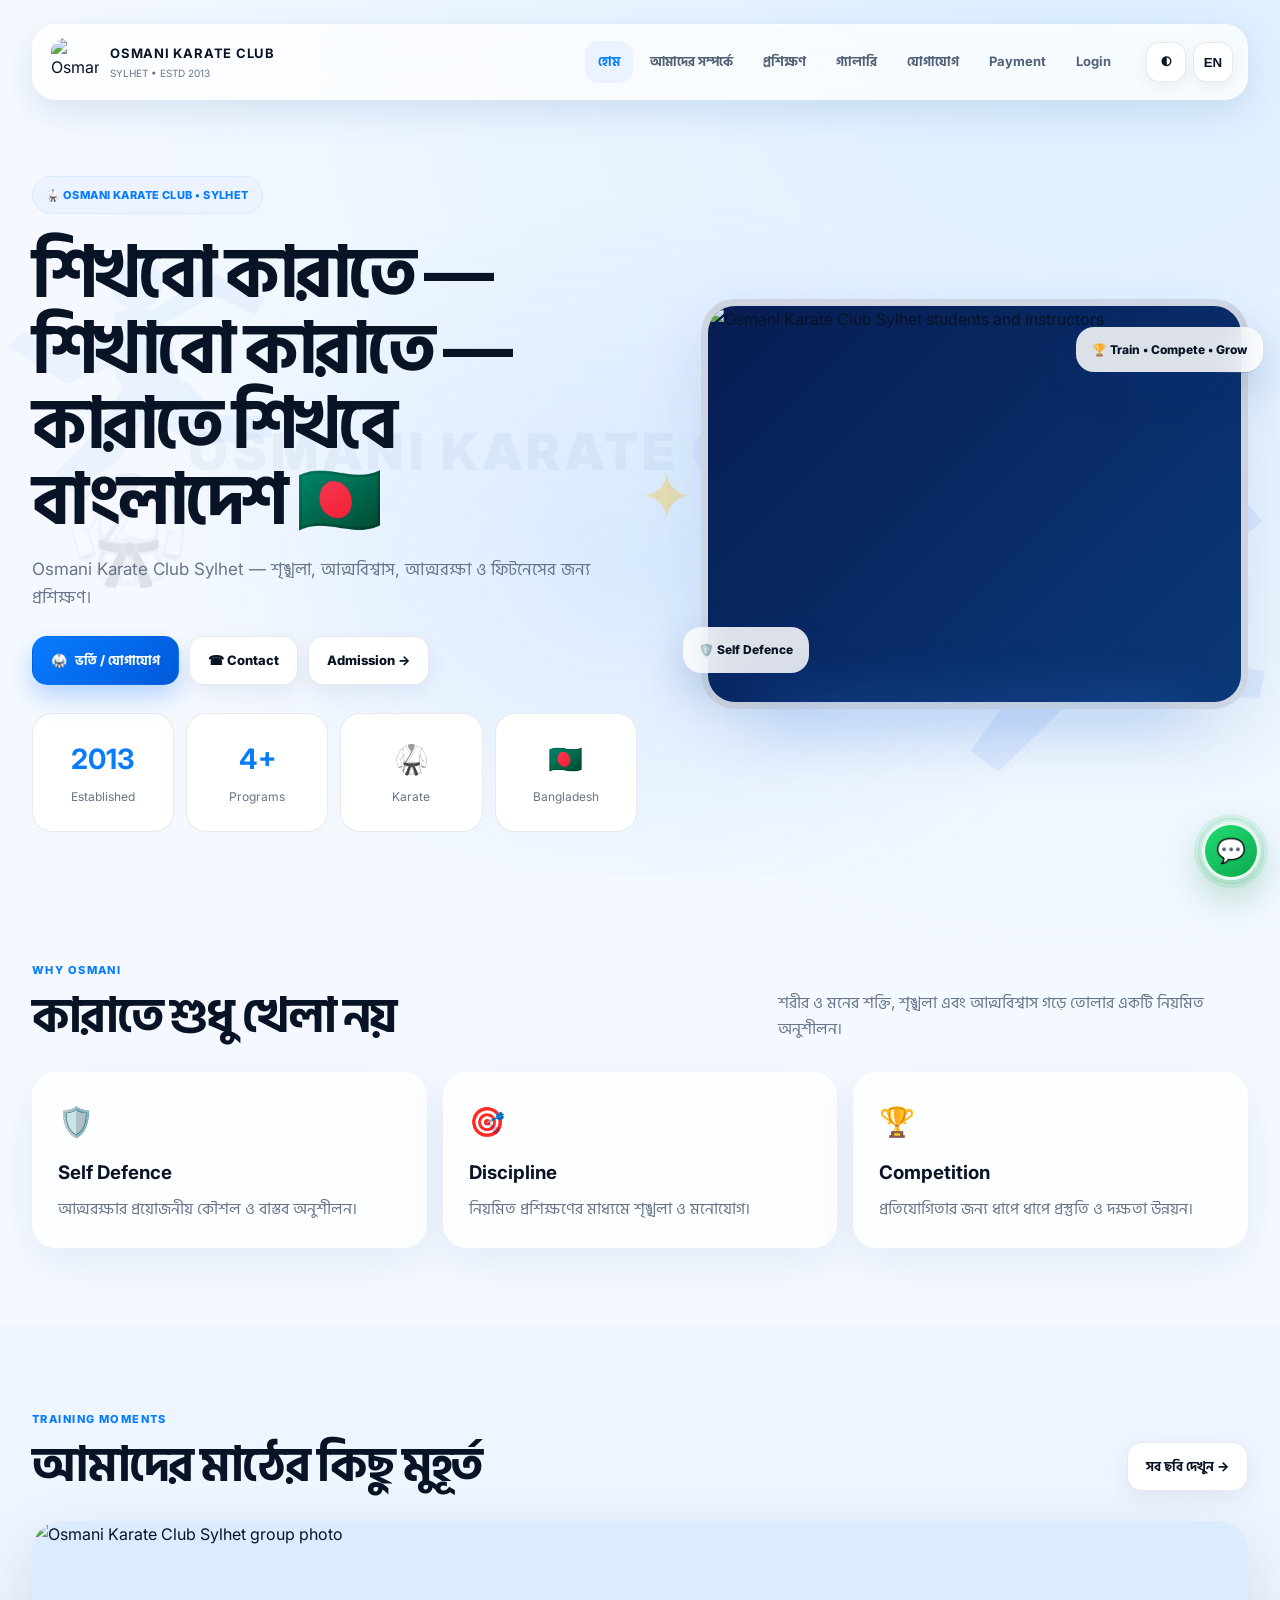
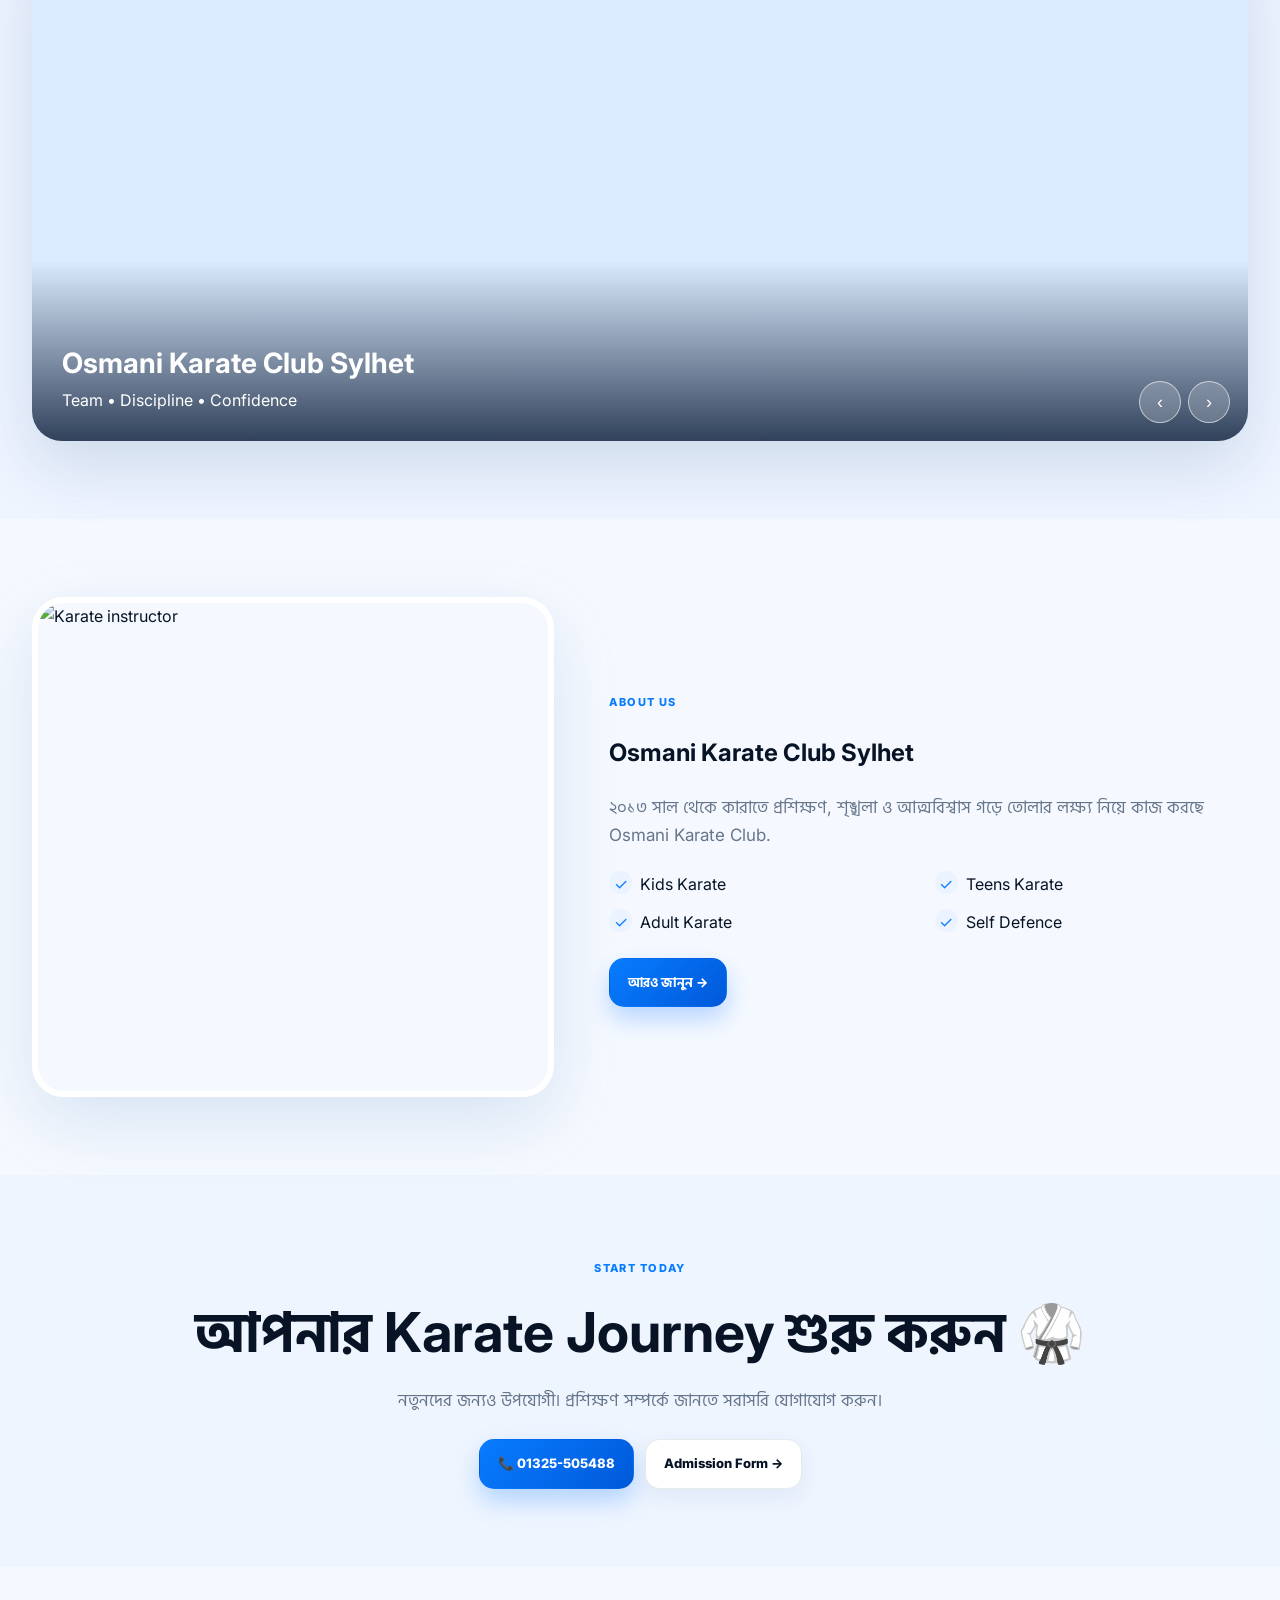
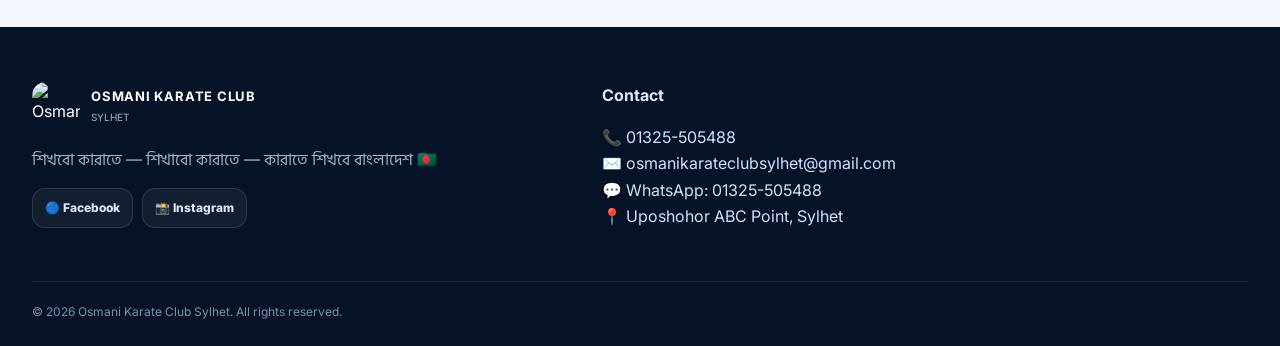
==== index.html @ 6cac27b7 "Add files via upload" ====
<!doctype html><html lang="bn"><head><meta charset="utf-8"><meta name="viewport" content="width=device-width,initial-scale=1"><meta name="theme-color" content="#087cff"><title>Osmani Karate Club Sylhet | Karate Training & Self Defence</title><link rel="stylesheet" href="style.css"><meta name="description" content="Official website of Osmani Karate Club Sylhet. Karate training, self defence, fitness, competitions, events, gallery, admission and contact information in Sylhet, Bangladesh."><meta name="keywords" content="Osmani Karate Club Sylhet, karate club Sylhet, karate training Sylhet, karate classes Sylhet, self defence Sylhet, martial arts Sylhet, karate Bangladesh, kids karate Sylhet, adult karate Sylhet"><meta name="robots" content="index, follow, max-image-preview:large"><meta name="author" content="Osmani Karate Club Sylhet"><meta property="og:type" content="website"><meta property="og:site_name" content="Osmani Karate Club Sylhet"><meta property="og:title" content="Osmani Karate Club Sylhet | Karate Training & Self Defence"><meta property="og:description" content="Official website of Osmani Karate Club Sylhet. Karate training, self defence, fitness, competitions, events, gallery, admission and contact information in Sylhet, Bangladesh."><meta property="og:url" content="https://osmanikarateclub.vercel.app/"><meta property="og:image" content="https://osmanikarateclub.vercel.app/images/logo.png"><meta name="twitter:card" content="summary_large_image"><meta name="twitter:title" content="Osmani Karate Club Sylhet | Karate Training & Self Defence"><meta name="twitter:description" content="Official website of Osmani Karate Club Sylhet. Karate training, self defence, fitness, competitions, events, gallery, admission and contact information in Sylhet, Bangladesh."><link rel="canonical" href="https://osmanikarateclub.vercel.app/"><script type="application/ld+json">{"@context":"https://schema.org","@type":"SportsActivityLocation","name":"Osmani Karate Club Sylhet","description":"Official website of Osmani Karate Club Sylhet. Karate training, self defence, fitness, competitions, events, gallery, admission and contact information in Sylhet, Bangladesh.","url":"https://osmanikarateclub.vercel.app/","telephone":"+8801407054906","image":"https://osmanikarateclub.vercel.app/images/logo.png","address":{"@type":"PostalAddress","streetAddress":"Uposhohor ABC Point, House No. 23, 2nd Floor, Opposite Building from Fulcoli","addressLocality":"Sylhet","addressCountry":"BD"},"sameAs":["https://www.facebook.com/p/Osmani-Karate-Club-Sylhet-61551692627873/","https://www.instagram.com/okc.sylhet/"]}</script></head><body>
<div class="nav-wrap"><div class="container nav"><a class="brand" href="index.html"><img src="images/logo.png" alt="Osmani Karate Club logo"><span><b>OSMANI KARATE CLUB</b><small>SYLHET • ESTD 2013</small></span></a><nav><a class="active" href="index.html" data-key="home">হোম</a><a href="about.html" data-key="about">আমাদের সম্পর্কে</a><a href="training.html" data-key="training">প্রশিক্ষণ</a><a href="gallery.html" data-key="gallery">গ্যালারি</a><a href="contact.html" data-key="contact">যোগাযোগ</a><a href="payment.html">Payment</a><a href="portal.html">Login</a></nav><div class="actions"><button class="pill" id="theme">◐</button><button class="pill" id="lang">EN</button><button class="pill mobile-menu">☰</button></div></div></div>
<main><section class="hero"><div class="karate-bg-animation" aria-hidden="true"><span class="fighter fighter-left">🥋</span><span class="fight-flash">✦</span><span class="fighter fighter-right">🥋</span><span class="club-watermark">OSMANI KARATE CLUB SYLHET</span></div><div class="container hero-grid"><div class="reveal"><span class="badge">🥋 OSMANI KARATE CLUB • SYLHET</span><h1 data-key="title" data-cms-key="home_banner.title">শিখবো কারাতে — শিখাবো কারাতে — কারাতে শিখবে বাংলাদেশ 🇧🇩</h1><p class="lead" data-key="desc" data-cms-key="home_banner.subtitle">Osmani Karate Club Sylhet — শৃঙ্খলা, আত্মবিশ্বাস, আত্মরক্ষা ও ফিটনেসের জন্য প্রশিক্ষণ।</p><div class="cta hero-actions"><a class="btn primary shine" href="contact.html">🥋 <span data-key="join">Join Now</span></a><a class="btn" href="contact.html">☎ Contact</a><a class="btn admission-btn" href="contact.html">Admission →</a></div><div class="stats"><div class="stat"><strong>2013</strong><span>Established</span></div><div class="stat"><strong>4+</strong><span>Programs</span></div><div class="stat"><strong>🥋</strong><span>Karate</span></div><div class="stat"><strong>🇧🇩</strong><span>Bangladesh</span></div></div></div><div class="hero-img reveal"><img src="images/home-club-group.jpg" alt="Osmani Karate Club Sylhet students and instructors"><div class="floating float-a">🛡️ Self Defence</div><div class="floating float-b">🏆 Train • Compete • Grow</div></div></div></section>

<section class="section"><div class="container"><div class="section-head reveal"><div><div class="eyebrow">WHY OSMANI</div><h2>কারাতে শুধু খেলা নয়</h2></div><p>শরীর ও মনের শক্তি, শৃঙ্খলা এবং আত্মবিশ্বাস গড়ে তোলার একটি নিয়মিত অনুশীলন।</p></div><div class="cards"><div class="card reveal"><div class="icon">🛡️</div><h3>Self Defence</h3><p>আত্মরক্ষার প্রয়োজনীয় কৌশল ও বাস্তব অনুশীলন।</p></div><div class="card reveal"><div class="icon">🎯</div><h3>Discipline</h3><p>নিয়মিত প্রশিক্ষণের মাধ্যমে শৃঙ্খলা ও মনোযোগ।</p></div><div class="card reveal"><div class="icon">🏆</div><h3>Competition</h3><p>প্রতিযোগিতার জন্য ধাপে ধাপে প্রস্তুতি ও দক্ষতা উন্নয়ন।</p></div></div></div></section>
<section class="section alt"><div class="container"><div class="section-head"><div><div class="eyebrow">TRAINING MOMENTS</div><h2>আমাদের মাঠের কিছু মুহূর্ত</h2></div><a class="btn" href="gallery.html">সব ছবি দেখুন →</a></div><div class="slider"><div class="slides"><div class="slide"><img src="images/home-club-group.jpg" alt="Osmani Karate Club Sylhet group photo"><div class="slide-overlay"><h2>Osmani Karate Club Sylhet</h2><span>Team • Discipline • Confidence</span></div></div><div class="slide"><img src="images/group-2.png" alt="Karate group"><div class="slide-overlay"><h2>একসাথে অনুশীলন, একসাথে এগিয়ে যাওয়া</h2><span>Team • Discipline • Confidence</span></div></div><div class="slide"><img src="images/champions.png" alt="Champions"><div class="slide-overlay"><h2>পরিশ্রম থেকে অর্জন</h2><span>Train with purpose</span></div></div><div class="slide"><img src="images/event.png" alt="Karate event"><div class="slide-overlay"><h2>শেখা, অংশগ্রহণ ও অভিজ্ঞতা</h2><span>Events &amp; Competition</span></div></div></div><div class="slider-controls"><button class="prev">‹</button><button class="next">›</button></div></div></div></section>
<section class="section"><div class="container about-grid"><img class="portrait reveal" src="images/instructor-profile.png" alt="Karate instructor"><div class="reveal"><div class="eyebrow">ABOUT US</div><h2>Osmani Karate Club Sylhet</h2><p class="lead">২০১৩ সাল থেকে কারাতে প্রশিক্ষণ, শৃঙ্খলা ও আত্মবিশ্বাস গড়ে তোলার লক্ষ্য নিয়ে কাজ করছে Osmani Karate Club.</p><div class="check"><div><span>✓</span>Kids Karate</div><div><span>✓</span>Teens Karate</div><div><span>✓</span>Adult Karate</div><div><span>✓</span>Self Defence</div></div><a class="btn primary" href="about.html">আরও জানুন →</a></div></div></section>
<section class="section alt"><div class="container" style="text-align:center"><div class="eyebrow">START TODAY</div><h2 style="font-size:clamp(32px,5vw,55px);margin:8px 0">আপনার Karate Journey শুরু করুন 🥋</h2><p class="lead" style="margin:auto">নতুনদের জন্যও উপযোগী। প্রশিক্ষণ সম্পর্কে জানতে সরাসরি যোগাযোগ করুন।</p><div class="cta" style="justify-content:center"><a class="btn primary" href="tel:01325505488">📞 01325-505488</a><a class="btn" href="contact.html">Admission Form →</a></div></div></section></main>
<footer class="footer"><div class="container footer-grid"><div><div class="brand"><img src="images/logo.png" alt="Osmani Karate Club logo"><span><b>OSMANI KARATE CLUB</b><small>SYLHET</small></span></div><p>শিখবো কারাতে — শিখাবো কারাতে — কারাতে শিখবে বাংলাদেশ 🇧🇩</p><div class="social-row"><a class="social" href="https://www.facebook.com/p/Osmani-Karate-Club-Sylhet-61551692627873/" target="_blank" rel="noopener">🔵 Facebook</a><a class="social" href="https://www.instagram.com/okc.sylhet/" target="_blank" rel="noopener">📸 Instagram</a></div></div><div><b>Contact</b><p>📞 <a href="tel:01325505488">01325-505488</a><br>✉️ <a href="mailto:osmanikarateclubsylhet@gmail.com">osmanikarateclubsylhet@gmail.com</a><br>💬 <a href="https://wa.me/8801325505488?text=Assalamu%20Alaikum%2C%20Osmani%20Karate%20Club%20Sylhet." target="_blank" rel="noopener">WhatsApp: 01325-505488</a><br>📍 <a href="https://www.bing.com/maps/default.aspx?v=2&pc=FACEBK&mid=8100&where1=Uposhohor%20ABC%20point%20%2C%20House%20no.%2023%20%2C%202nd%20Floor.%20%20Opposite%20Building%20from%20Fulcoli%20%2C%20Sylhet%2C%20Bangladesh&FORM=FBKPL1&mkt=en-US" target="_blank" rel="noopener">Uposhohor ABC Point, Sylhet</a></p></div></div><div class="container copyright">© 2026 Osmani Karate Club Sylhet. All rights reserved.</div></footer><a class="floating-whatsapp" href="https://wa.me/8801325505488?text=Assalamu%20Alaikum%2C%20Osmani%20Karate%20Club%20Sylhet." target="_blank" rel="noopener" aria-label="Chat on WhatsApp">💬<span>WhatsApp</span></a><script src="script.js"></script><script src="assets/supabase-config.js"></script><script type="module" src="assets/cms.js"></script></body></html>
---- style.css ----
@import url('https://fonts.googleapis.com/css2?family=Hind+Siliguri:wght@400;500;600;700&family=Inter:wght@400;500;600;700;800&display=swap');
:root{--blue:#087cff;--blue2:#0059d9;--ink:#081425;--muted:#66758a;--bg:#f5f9ff;--card:rgba(255,255,255,.78);--line:rgba(8,20,37,.09);--shadow:0 24px 70px rgba(8,76,160,.12);--radius:28px}*{box-sizing:border-box}html{scroll-behavior:smooth}body{margin:0;font-family:Inter,'Hind Siliguri',sans-serif;color:var(--ink);background:radial-gradient(circle at 85% 0,#dceeff 0,transparent 28%),var(--bg);line-height:1.65}body:before{content:"";position:fixed;inset:0;pointer-events:none;background:linear-gradient(120deg,rgba(255,255,255,.55),transparent 45%);z-index:-1}.bn{font-family:'Hind Siliguri',sans-serif}.container{width:min(1160px,calc(100% - 36px));margin:auto}.nav-wrap{position:sticky;top:12px;z-index:50;padding-top:12px}.nav{height:76px;display:flex;align-items:center;gap:22px;padding:10px 14px 10px 18px;border:1px solid rgba(255,255,255,.85);background:rgba(255,255,255,.72);backdrop-filter:blur(22px);-webkit-backdrop-filter:blur(22px);box-shadow:0 12px 35px rgba(0,72,150,.12);border-radius:24px}.brand{display:flex;align-items:center;gap:11px;text-decoration:none;color:var(--ink);min-width:max-content}.brand img{width:48px;height:48px;object-fit:contain;border-radius:14px}.brand b{display:block;font-size:13px;letter-spacing:.06em}.brand small{display:block;color:var(--muted);font-size:10px;margin-top:1px}nav{display:flex;align-items:center;gap:4px;margin-left:auto}nav a{color:#526176;text-decoration:none;padding:10px 13px;border-radius:14px;font-size:13px;font-weight:700;transition:.25s}nav a:hover,nav a.active{color:var(--blue);background:#eaf3ff}.actions{display:flex;gap:7px}.pill{border:1px solid var(--line);background:#fff;color:var(--ink);width:40px;height:40px;border-radius:13px;cursor:pointer;font-weight:800;box-shadow:0 5px 15px rgba(0,0,0,.05)}.mobile-menu{display:none}.hero{padding:74px 0 45px}.hero-grid{display:grid;grid-template-columns:1.05fr .95fr;align-items:center;gap:52px}.badge,.eyebrow{display:inline-flex;align-items:center;gap:8px;color:var(--blue);font-weight:800;font-size:11px;letter-spacing:.13em}.badge{padding:9px 13px;border-radius:999px;background:#eaf3ff;border:1px solid #d5e9ff;letter-spacing:.04em}.hero h1{font-size:clamp(40px,6vw,70px);line-height:1.08;letter-spacing:-.055em;margin:20px 0 18px;max-width:720px}.lead{font-size:17px;color:var(--muted);max-width:650px}.cta{display:flex;gap:11px;flex-wrap:wrap;margin-top:25px}.btn{display:inline-flex;align-items:center;justify-content:center;gap:8px;padding:13px 18px;border-radius:15px;border:1px solid var(--line);background:#fff;color:var(--ink);text-decoration:none;font-weight:800;font-size:13px;box-shadow:0 8px 22px rgba(0,50,120,.07);transition:.25s}.btn:hover{transform:translateY(-3px);box-shadow:0 14px 30px rgba(0,90,220,.14)}.btn.primary{background:linear-gradient(135deg,var(--blue),var(--blue2));color:#fff;border-color:transparent;box-shadow:0 12px 25px rgba(0,106,255,.25)}.hero-img{position:relative}.hero-img:after{content:"";position:absolute;inset:auto 12% -12px 12%;height:25px;background:#3b8cff;filter:blur(25px);opacity:.25}.hero-img img{width:100%;height:510px;object-fit:cover;border-radius:34px;box-shadow:var(--shadow);border:7px solid rgba(255,255,255,.8);display:block}.floating{position:absolute;background:rgba(255,255,255,.86);backdrop-filter:blur(16px);padding:13px 16px;border-radius:18px;box-shadow:0 15px 40px rgba(0,50,130,.16);font-size:12px;font-weight:800}.float-a{left:-18px;bottom:36px}.float-b{right:-15px;top:28px}.section{padding:78px 0}.section.alt{background:rgba(232,243,255,.55)}.section-head{display:flex;justify-content:space-between;gap:25px;align-items:end;margin-bottom:30px}.section-head h2,.page-hero h1{margin:7px 0 0;font-size:clamp(30px,4vw,48px);line-height:1.12;letter-spacing:-.04em}.section-head>p{max-width:470px;color:var(--muted);margin:0}.cards{display:grid;grid-template-columns:repeat(3,1fr);gap:16px}.card{background:var(--card);border:1px solid rgba(255,255,255,.9);box-shadow:0 16px 45px rgba(15,75,145,.08);border-radius:24px;padding:25px;transition:.3s;backdrop-filter:blur(16px)}.card:hover{transform:translateY(-6px);box-shadow:0 22px 55px rgba(15,75,145,.14)}.icon{font-size:29px;margin-bottom:12px}.card h3{margin:0 0 7px}.card p{color:var(--muted);margin:0}.about-grid{display:grid;grid-template-columns:.9fr 1.1fr;gap:55px;align-items:center}.portrait{width:100%;height:500px;object-fit:cover;border-radius:32px;box-shadow:var(--shadow);border:6px solid #fff}.check{display:grid;grid-template-columns:1fr 1fr;gap:12px;margin:22px 0}.check span{display:inline-grid;place-items:center;width:23px;height:23px;border-radius:50%;background:#eaf3ff;color:var(--blue);margin-right:8px}.stats{display:grid;grid-template-columns:repeat(4,1fr);gap:12px;margin-top:28px}.stat{padding:22px;border-radius:20px;background:#fff;border:1px solid var(--line);text-align:center}.stat strong{display:block;font-size:28px;color:var(--blue)}.stat span{font-size:12px;color:var(--muted)}.page-hero{padding:70px 0 50px;text-align:center}.page-hero p{color:var(--muted);max-width:700px;margin:14px auto 0}.gallery-grid{display:grid;grid-template-columns:repeat(3,1fr);gap:14px}.gallery-item{position:relative;overflow:hidden;border-radius:23px;cursor:pointer;background:#dcecff;aspect-ratio:1/1.05}.gallery-item.wide{grid-column:span 2}.gallery-item img{width:100%;height:100%;object-fit:cover;display:block;transition:.5s}.gallery-item:hover img{transform:scale(1.07)}.gallery-caption{position:absolute;left:12px;right:12px;bottom:12px;background:rgba(255,255,255,.82);backdrop-filter:blur(14px);padding:10px 13px;border-radius:15px;font-weight:800;font-size:12px}.slider{position:relative;overflow:hidden;border-radius:30px;box-shadow:var(--shadow);background:#dcecff}.slides{display:flex;transition:transform .55s cubic-bezier(.2,.8,.2,1)}.slide{min-width:100%;height:520px;position:relative}.slide img{width:100%;height:100%;object-fit:cover}.slide-overlay{position:absolute;inset:auto 0 0;padding:80px 30px 28px;background:linear-gradient(transparent,rgba(0,17,45,.78));color:#fff}.slide-overlay h2{margin:0;font-size:28px}.slider-controls{position:absolute;right:18px;bottom:18px;display:flex;gap:7px}.slider-controls button{width:42px;height:42px;border-radius:50%;border:1px solid rgba(255,255,255,.6);background:rgba(255,255,255,.2);color:#fff;backdrop-filter:blur(10px);cursor:pointer;font-size:18px}.form-wrap{display:grid;grid-template-columns:.75fr 1.25fr;gap:20px}.contact-card{background:linear-gradient(145deg,#07182f,#0a5ed7);color:#fff;border-radius:30px;padding:32px;box-shadow:0 25px 65px rgba(0,70,160,.25)}.contact-card p{color:#cfe1ff}.contact-item{display:flex;gap:12px;align-items:center;padding:13px 0;border-bottom:1px solid rgba(255,255,255,.12)}.contact-item:last-child{border-bottom:0}.contact-item span{display:block;color:#b7d2fa;font-size:12px}.form-card{background:#fff;border:1px solid var(--line);border-radius:30px;padding:30px;box-shadow:var(--shadow)}.form-grid{display:grid;grid-template-columns:1fr 1fr;gap:15px}.field{display:flex;flex-direction:column;gap:7px}.field.full{grid-column:1/-1}.field label{font-size:12px;font-weight:800;color:#536174}.field input,.field select,.field textarea{font:inherit;border:1px solid #dfe7f2;background:#f8fbff;padding:13px 14px;border-radius:14px;outline:none;transition:.2s}.field textarea{min-height:120px;resize:vertical}.field input:focus,.field select:focus,.field textarea:focus{border-color:#75b0ff;box-shadow:0 0 0 4px #eaf3ff}.notice{display:none;margin-top:15px;padding:12px 14px;border-radius:13px;background:#eaf8ef;color:#16733c;font-weight:700}.footer{margin-top:60px;padding:55px 0 25px;background:#061326;color:#dce8f8}.footer-grid{display:grid;grid-template-columns:1.4fr .8fr .8fr;gap:35px}.footer .brand{color:#fff}.footer .brand small,.footer p{color:#9fb3cd}.footer a{color:#cfe1ff;text-decoration:none}.copyright{border-top:1px solid rgba(255,255,255,.09);margin-top:35px;padding-top:20px;color:#7890ad;font-size:12px}.dark{--ink:#f4f8ff;--muted:#a6b5c9;--bg:#07111f;--card:rgba(12,27,46,.82);--line:rgba(255,255,255,.1)}.dark body{background:radial-gradient(circle at 85% 0,#0a315f 0,transparent 28%),#07111f}.dark .nav{background:rgba(10,24,42,.76);border-color:rgba(255,255,255,.08)}.dark nav a{color:#b8c7da}.dark nav a:hover,.dark nav a.active{background:#102b4e;color:#69adff}.dark .pill,.dark .btn,.dark .form-card,.dark .stat{background:#0c1b2e;color:#f4f8ff}.dark .field input,.dark .field select,.dark .field textarea{background:#081625;color:#fff;border-color:#20344d}.dark .section.alt{background:rgba(8,28,52,.65)}.dark .badge{background:#0e2948;border-color:#19436e}.reveal{opacity:0;transform:translateY(20px);transition:.7s}.reveal.show{opacity:1;transform:none}@media(max-width:900px){nav{position:absolute;top:82px;left:0;right:0;display:none;flex-direction:column;align-items:stretch;padding:12px;background:rgba(255,255,255,.94);backdrop-filter:blur(20px);border-radius:20px;box-shadow:0 20px 50px rgba(0,50,120,.15)}nav.open{display:flex}.nav{position:relative}.mobile-menu{display:block}.hero-grid,.about-grid,.form-wrap{grid-template-columns:1fr}.hero{padding-top:48px}.hero-img img{height:390px}.cards{grid-template-columns:1fr 1fr}.gallery-grid{grid-template-columns:1fr 1fr}.gallery-item.wide{grid-column:span 2}.stats{grid-template-columns:1fr 1fr}.footer-grid{grid-template-columns:1fr 1fr}.float-a{left:10px}.float-b{right:10px}}@media(max-width:620px){.container{width:min(100% - 24px,1160px)}.brand b{font-size:11px}.brand small{font-size:9px}.nav{height:68px;border-radius:20px}.brand img{width:42px;height:42px}.actions{margin-left:auto}.hero h1{font-size:40px}.hero-img img{height:300px;border-radius:25px}.section{padding:55px 0}.section-head{display:block}.section-head>p{margin-top:10px}.cards,.gallery-grid{grid-template-columns:1fr}.gallery-item.wide{grid-column:span 1}.slide{height:330px}.form-grid{grid-template-columns:1fr}.field.full{grid-column:auto}.stats{grid-template-columns:1fr 1fr}.footer-grid{grid-template-columns:1fr}.portrait{height:360px}.check{grid-template-columns:1fr}.float-a,.float-b{font-size:10px}.page-hero{padding:45px 0 35px}}
.social-row{display:flex;gap:9px;flex-wrap:wrap;margin-top:16px}.social{display:inline-flex;align-items:center;gap:7px;padding:9px 12px;border:1px solid rgba(255,255,255,.12);border-radius:13px;background:rgba(255,255,255,.05);color:#dce8f8!important;font-size:12px;font-weight:800}.floating-whatsapp{position:fixed;right:22px;bottom:22px;z-index:80;display:flex;align-items:center;gap:8px;padding:13px 16px;border-radius:999px;background:#19b95a;color:#fff;text-decoration:none;font-weight:800;font-size:13px;box-shadow:0 16px 38px rgba(0,100,55,.25);border:2px solid rgba(255,255,255,.8)}.floating-whatsapp:hover{transform:translateY(-3px)}.contact-socials{display:flex;flex-wrap:wrap;gap:9px;margin:18px 0 22px}.contact-socials a{padding:11px 13px;border-radius:14px;background:#f5f9ff;border:1px solid #e0e9f5;text-decoration:none;color:#19304d;font-weight:800;font-size:12px}.payment-wrap{display:grid;grid-template-columns:1.1fr .9fr;gap:20px;align-items:stretch}.payment-card{padding:38px;border-radius:32px;background:linear-gradient(145deg,#07182f,#087cff);color:#fff;box-shadow:0 28px 75px rgba(0,70,160,.25)}.payment-icon{font-size:44px}.payment-number{margin:24px 0;padding:20px;border-radius:22px;background:rgba(255,255,255,.12);border:1px solid rgba(255,255,255,.2)}.payment-number span{display:block;color:#cfe1ff;font-size:12px}.payment-number strong{display:block;font-size:30px;letter-spacing:.04em}.payment-steps{display:grid;gap:10px}.payment-steps div{display:flex;gap:12px;align-items:center}.payment-steps b{display:grid;place-items:center;width:34px;height:34px;border-radius:50%;background:rgba(255,255,255,.16)}.payment-side{display:grid;gap:14px}.glass-note{padding:25px;border-radius:25px;background:rgba(255,255,255,.8);border:1px solid rgba(255,255,255,.9);box-shadow:0 16px 45px rgba(15,75,145,.08)}.note-icon{font-size:28px}.glass-note h3{margin:8px 0 5px}.glass-note p{color:var(--muted)}@media(max-width:900px){.payment-wrap{grid-template-columns:1fr}}@media(max-width:620px){.floating-whatsapp{right:12px;bottom:12px}.floating-whatsapp span{display:none}.payment-card{padding:26px}.payment-number strong{font-size:23px}}

/* Premium iOS contact + WhatsApp layer */
.contact-premium{position:relative;overflow:hidden}.contact-premium:before,.contact-premium:after{content:"";position:absolute;border-radius:50%;filter:blur(2px);pointer-events:none}.contact-premium:before{width:380px;height:380px;right:-160px;top:30px;background:radial-gradient(circle,rgba(40,145,255,.16),transparent 68%)}.contact-premium:after{width:300px;height:300px;left:-150px;bottom:-120px;background:radial-gradient(circle,rgba(0,94,255,.11),transparent 68%)}
.admission-layout{display:grid;grid-template-columns:.88fr 1.12fr;gap:22px;position:relative;z-index:1}.admission-panel{padding:36px;border-radius:34px;background:linear-gradient(145deg,#06182f 0%,#0a58c9 58%,#0b8cff 100%);color:#fff;box-shadow:0 30px 90px rgba(0,78,180,.25);position:relative;overflow:hidden}.admission-panel:after{content:"";position:absolute;width:250px;height:250px;right:-90px;top:-90px;border-radius:50%;border:1px solid rgba(255,255,255,.16);box-shadow:0 0 0 35px rgba(255,255,255,.035),0 0 0 70px rgba(255,255,255,.025)}.mini-logo{width:66px;height:66px;border-radius:20px;background:rgba(255,255,255,.12);border:1px solid rgba(255,255,255,.22);display:grid;place-items:center;margin-bottom:20px;backdrop-filter:blur(12px)}.mini-logo img{width:48px;height:48px;object-fit:contain;border-radius:13px}.admission-panel h2{font-size:clamp(30px,4vw,44px);line-height:1.08;margin:10px 0}.admission-panel>p{color:#d5e7ff;max-width:500px}.contact-icon{width:42px;height:42px;border-radius:14px;display:grid;place-items:center;background:rgba(255,255,255,.12);font-size:19px}.contact-actions{display:flex;gap:9px;flex-wrap:wrap;margin-top:24px}.ios-btn{display:inline-flex;align-items:center;justify-content:center;gap:9px;padding:13px 17px;border-radius:16px;border:1px solid var(--line);background:rgba(255,255,255,.72);color:var(--ink);text-decoration:none;font-weight:850;font-size:13px;box-shadow:0 10px 26px rgba(0,50,120,.09);transition:transform .22s,box-shadow .22s,background .22s}.ios-btn:hover{transform:translateY(-3px);box-shadow:0 16px 34px rgba(0,70,180,.16)}.ios-btn.white{background:#fff;color:#083264;border-color:rgba(255,255,255,.7)}.ios-btn.ghost{background:rgba(255,255,255,.10);border-color:rgba(255,255,255,.28);color:#fff;backdrop-filter:blur(12px)}.ios-btn.primary{background:linear-gradient(135deg,#087cff,#0058e8);color:#fff;border-color:transparent}.ios-btn.whatsapp-btn{background:linear-gradient(135deg,#1bd56b,#0eae52);color:#fff;border-color:rgba(255,255,255,.35);box-shadow:0 12px 30px rgba(13,167,80,.24)}.ios-btn.outline{background:transparent;border-color:#b9d8ff;color:var(--blue);box-shadow:none}.admission-form-card{padding:32px;border-radius:34px;position:relative}.admission-form-card:before{content:"";position:absolute;inset:0;border-radius:34px;background:linear-gradient(135deg,rgba(255,255,255,.7),rgba(235,246,255,.55));z-index:-1}.form-intro{color:var(--muted);margin-top:-3px}.social-cards{display:grid;grid-template-columns:repeat(3,1fr);gap:14px;margin-top:22px;position:relative;z-index:1}.social-cards a{display:grid;grid-template-columns:44px 1fr;column-gap:12px;align-items:center;padding:17px 18px;border-radius:22px;background:rgba(255,255,255,.72);border:1px solid rgba(255,255,255,.95);box-shadow:0 16px 45px rgba(15,75,145,.08);text-decoration:none;color:var(--ink);backdrop-filter:blur(16px);transition:.25s}.social-cards a:hover{transform:translateY(-4px);box-shadow:0 22px 55px rgba(15,75,145,.14)}.social-cards span{grid-row:span 2;width:44px;height:44px;border-radius:15px;display:grid;place-items:center;background:#e9f3ff;color:#087cff;font-weight:900;font-size:20px}.social-cards b{font-size:14px}.social-cards small{color:var(--muted);font-size:11px}.floating-whatsapp{width:58px;height:58px;right:20px;bottom:20px;padding:0;justify-content:center;border:3px solid rgba(255,255,255,.9);background:linear-gradient(145deg,#20dc72,#0ca94e);box-shadow:0 15px 38px rgba(10,140,65,.32),0 0 0 8px rgba(25,190,88,.10);font-size:24px;animation:waPulse 2.8s infinite}.floating-whatsapp span{display:none}.floating-whatsapp:after{content:"";position:absolute;inset:-7px;border-radius:50%;border:1px solid rgba(25,190,88,.18);animation:waRing 2.8s infinite}.floating-whatsapp:hover{transform:translateY(-4px) scale(1.04)}@keyframes waPulse{0%,100%{box-shadow:0 15px 38px rgba(10,140,65,.32),0 0 0 8px rgba(25,190,88,.10)}50%{box-shadow:0 18px 45px rgba(10,140,65,.4),0 0 0 13px rgba(25,190,88,.04)}}@keyframes waRing{0%,100%{transform:scale(.95);opacity:.75}50%{transform:scale(1.08);opacity:.25}}
.dark .social-cards a,.dark .admission-form-card:before{background:rgba(12,27,46,.78);border-color:rgba(255,255,255,.08)}.dark .social-cards span{background:#102b4e;color:#69adff}.dark .ios-btn{background:#0c1b2e;color:#f4f8ff;border-color:rgba(255,255,255,.1)}.dark .ios-btn.primary{background:linear-gradient(135deg,#087cff,#0058e8);color:#fff}.dark .ios-btn.whatsapp-btn{background:linear-gradient(135deg,#1bd56b,#0eae52);color:#fff}.dark .ios-btn.white{background:#fff;color:#07366d}.dark .ios-btn.ghost{background:rgba(255,255,255,.08);color:#fff}.dark .ios-btn.outline{background:transparent;color:#69adff;border-color:#214b78}
@media(max-width:900px){.admission-layout{grid-template-columns:1fr}.social-cards{grid-template-columns:1fr 1fr}.footer-grid{grid-template-columns:1fr 1fr}}
@media(max-width:620px){.admission-panel,.admission-form-card{padding:24px;border-radius:27px}.social-cards{grid-template-columns:1fr}.contact-actions .ios-btn{flex:1 1 100%}.floating-whatsapp{right:14px;bottom:14px;width:56px;height:56px}.footer-grid{grid-template-columns:1fr}}


/* 2026 refresh: subtle karate-motion backdrop, stronger responsive layout */
body:after{
 content:"";position:fixed;z-index:-1;pointer-events:none;right:-4vw;bottom:4vh;width:min(34vw,430px);height:min(48vh,500px);
 opacity:.055;background-repeat:no-repeat;background-position:center;background-size:contain;
 background-image:url("data:image/svg+xml,%3Csvg xmlns='http://www.w3.org/2000/svg' viewBox='0 0 300 400'%3E%3Cg fill='%23087cff'%3E%3Ccircle cx='150' cy='57' r='28'/%3E%3Cpath d='M128 91 Q150 80 174 96 L190 164 162 188 135 153 113 201 85 185 111 121Z'/%3E%3Cpath d='M124 105 L69 141 36 112 20 128 62 171 143 139Z'/%3E%3Cpath d='M172 106 L219 75 251 90 260 72 219 48 158 91Z'/%3E%3Cpath d='M145 177 L110 234 58 248 66 270 131 261 177 213Z'/%3E%3Cpath d='M164 177 L205 203 255 185 266 204 208 233 151 216Z'/%3E%3Cpath d='M132 112 L166 113 156 133 127 131Z' fill='%23ff8a00'/%3E%3C/g%3E%3C/svg%3E");
 animation:karateFloat 9s ease-in-out infinite alternate
}
@keyframes karateFloat{0%{transform:translate3d(0,10px,0) rotate(-2deg)}100%{transform:translate3d(-12px,-14px,0) rotate(2deg)}}
.hero-img img,.portrait,.gallery-grid img{transition:transform .45s ease,filter .45s ease}
.hero-img:hover img{transform:scale(1.012);filter:saturate(1.08)}
.btn.primary{animation:softGlow 3.2s ease-in-out infinite}
@keyframes softGlow{0%,100%{box-shadow:0 12px 25px rgba(0,106,255,.22)}50%{box-shadow:0 14px 34px rgba(0,106,255,.38)}}
nav a,.pill,.card,.ios-btn{touch-action:manipulation}
img{max-width:100%}
@media(min-width:1200px){.container{width:min(1240px,calc(100% - 64px))}.hero{padding-top:88px}.hero-grid{gap:64px}.hero-img img{height:560px}}
@media(max-width:900px){.nav{gap:10px}.brand b{font-size:11px}nav a{padding:9px 8px;font-size:12px}.hero-grid{grid-template-columns:1fr 1fr;gap:28px}.hero-img img{height:420px}.cards{grid-template-columns:repeat(2,minmax(0,1fr))}}
@media(max-width:700px){.nav-wrap{top:0;padding-top:7px}.container{width:calc(100% - 28px)}.nav{height:66px;border-radius:19px;padding:8px 10px}.brand{gap:7px}.brand img{width:40px;height:40px}.brand b{font-size:10px;letter-spacing:.025em}.brand small{font-size:9px}.actions{margin-left:auto;gap:5px}.pill{width:36px;height:36px;border-radius:11px}.mobile-menu{display:block}nav{display:none;position:absolute;top:74px;left:14px;right:14px;margin:0;padding:12px;background:rgba(255,255,255,.97);border:1px solid var(--line);border-radius:18px;box-shadow:0 18px 45px rgba(0,45,100,.18);flex-direction:column;align-items:stretch;gap:3px}nav.open{display:flex}nav a{font-size:14px;padding:11px 13px}.hero{padding:42px 0 22px}.hero-grid{grid-template-columns:1fr;gap:25px}.hero h1{font-size:clamp(35px,10vw,48px);letter-spacing:-.04em}.lead{font-size:15px}.hero-img img{height:auto;max-height:390px;aspect-ratio:1.08;object-fit:cover;border-radius:25px}.float-a{left:5px;bottom:18px}.float-b{right:5px;top:12px}.floating{font-size:10px;padding:9px 11px}.stats{grid-template-columns:repeat(2,1fr);gap:9px}.stat{padding:15px}.section{padding:52px 0}.section-head{display:block}.section-head>p{margin-top:12px}.cards{grid-template-columns:1fr;gap:12px}.card{padding:21px;border-radius:20px}.about-grid{grid-template-columns:1fr;gap:25px}.portrait{height:auto;max-height:420px}.check{grid-template-columns:1fr}.page-hero{padding:42px 0 25px}.payment-wrap{grid-template-columns:1fr}.payment-card{padding:24px 19px}.payment-steps{gap:9px}.cta .ios-btn{flex:1 1 100%;justify-content:center}.footer-grid{grid-template-columns:1fr;gap:25px}body:after{width:58vw;height:36vh;right:-14vw;bottom:10vh;opacity:.04}}
@media(prefers-reduced-motion:reduce){*,*:before,*:after{animation-duration:.01ms!important;animation-iteration-count:1!important;scroll-behavior:auto!important;transition-duration:.01ms!important}}

/* Club photo gallery: images remain clean, without text overlays */
.gallery-grid{grid-template-columns:repeat(4,minmax(0,1fr));gap:16px}
.gallery-item,.gallery-item.wide{grid-column:auto;aspect-ratio:4/3;border-radius:20px}
.gallery-item img{object-fit:cover}
.gallery-item:focus-within,.gallery-item:hover{box-shadow:0 18px 38px rgba(0,89,217,.18)}
.gallery-caption{display:none}
@media(max-width:900px){.gallery-grid{grid-template-columns:repeat(3,minmax(0,1fr));gap:12px}}
@media(max-width:600px){.gallery-grid{grid-template-columns:repeat(2,minmax(0,1fr));gap:9px}.gallery-item,.gallery-item.wide{aspect-ratio:3/4;border-radius:14px}.gallery-item img{transition:transform .35s}}
@media(prefers-reduced-motion:reduce){.gallery-item img{transition:none}.gallery-item:hover img{transform:none}}

/* Requested photo placement + subtle karate motion background */
.hero-img img{height:auto;max-height:620px;aspect-ratio:4/3;object-fit:contain;background:#f4f7fc;padding:0}
.home-photo-grid{display:grid;grid-template-columns:1fr 1fr;gap:20px}
.home-photo-grid img{display:block;width:100%;height:430px;object-fit:cover;border-radius:26px;border:5px solid rgba(255,255,255,.85);box-shadow:var(--shadow);transition:transform .45s,box-shadow .45s}
.home-photo-grid img:hover{transform:translateY(-6px) scale(1.01);box-shadow:0 28px 65px rgba(0,80,190,.2)}
body:after{content:"";position:fixed;z-index:-1;pointer-events:none;right:-5vw;bottom:2vh;width:min(42vw,520px);height:min(55vh,520px);opacity:.075;background-repeat:no-repeat;background-position:center;background-size:contain;animation:karateFloat 7s ease-in-out infinite;transform-origin:center;background-image:url("data:image/svg+xml,%3Csvg xmlns='http://www.w3.org/2000/svg' viewBox='0 0 300 340'%3E%3Cg fill='%23005edb'%3E%3Ccircle cx='151' cy='44' r='24'/%3E%3Cpath d='M128 73 Q151 61 175 76 L191 145 L158 170 L125 139Z'/%3E%3Cpath d='M130 83 L81 118 L36 95 L22 110 L78 145 L146 119Z'/%3E%3Cpath d='M173 83 L212 111 L260 78 L272 92 L216 139 L182 126Z'/%3E%3Cpath d='M132 143 L168 160 L134 222 L91 264 L72 250 L111 196Z'/%3E%3Cpath d='M164 157 L195 143 L219 185 L274 195 L270 214 L202 210 L172 190Z'/%3E%3C/g%3E%3C/svg%3E")}
@keyframes karateFloat{0%,100%{transform:translateY(0) rotate(-3deg)}50%{transform:translateY(-18px) rotate(3deg)}}
@media(max-width:760px){.home-photo-grid{grid-template-columns:1fr}.home-photo-grid img{height:auto;max-height:440px;object-fit:contain;background:#eef4fc}.hero-img img{max-height:none;height:auto;aspect-ratio:4/3;object-fit:contain}.hero{padding-top:40px}body:after{width:65vw;height:40vh;right:-18vw;opacity:.05}}
@media(prefers-reduced-motion:reduce){body:after{animation:none}.home-photo-grid img{transition:none}}


/* Coaches poster: show the complete supplied artwork, never crop it */
.coach-poster{width:100%;height:auto!important;max-height:none!important;aspect-ratio:1/1;object-fit:contain!important;background:#f3f7ff;border-radius:26px;box-shadow:var(--shadow)}
.home-photo-grid img[src*="two-proud-coaches"]{object-fit:contain;background:#f3f7ff;height:auto;max-height:680px}
/* Animated karate practice silhouettes in the background */
body:before{content:"";position:fixed;z-index:-2;pointer-events:none;left:-3vw;top:26vh;width:min(31vw,360px);height:min(46vh,460px);opacity:.045;background-repeat:no-repeat;background-position:center;background-size:contain;background-image:url("data:image/svg+xml,%3Csvg xmlns='http://www.w3.org/2000/svg' viewBox='0 0 300 400'%3E%3Cg fill='%23005edb'%3E%3Ccircle cx='145' cy='48' r='25'/%3E%3Cpath d='M124 77 Q147 65 171 81 L190 151 L160 176 L126 141Z'/%3E%3Cpath d='M130 87 L82 118 L35 94 L21 109 L78 145 L145 119Z'/%3E%3Cpath d='M171 87 L220 60 L260 78 L269 61 L219 38 L157 76Z'/%3E%3Cpath d='M133 146 L163 163 L126 220 L82 248 L67 231 L106 191Z'/%3E%3Cpath d='M162 158 L193 142 L225 175 L277 176 L276 196 L209 204 L171 187Z'/%3E%3C/g%3E%3C/svg%3E");animation:karateShadowMove 5.8s ease-in-out infinite alternate}
@keyframes karateShadowMove{0%{transform:translate3d(0,10px,0) rotate(-5deg) scale(.97)}50%{transform:translate3d(13px,-9px,0) rotate(3deg) scale(1.02)}100%{transform:translate3d(-4px,12px,0) rotate(-2deg) scale(1)}}
@media(max-width:700px){body:before{width:46vw;height:32vh;left:-18vw;top:36vh;opacity:.035}.coach-poster{border-radius:20px}.home-photo-grid img[src*="two-proud-coaches"]{max-height:none}}
@media(prefers-reduced-motion:reduce){body:before{animation:none}}

/* Premium mobile-first karate motion layer */
.hero{position:relative;isolation:isolate;overflow:hidden}
.hero-grid{position:relative;z-index:2}
.hero-img img{object-fit:contain;background:linear-gradient(135deg,#071c52,#0b3979);height:auto;min-height:300px;max-height:520px}
.hero-actions{display:flex;flex-wrap:wrap;gap:10px}
.btn{transition:transform .28s ease,box-shadow .28s ease,background .28s ease}
.btn:hover,.btn:focus-visible{transform:translateY(-4px);box-shadow:0 12px 30px rgba(0,91,217,.25)}
.shine,.admission-btn{position:relative;overflow:hidden}
.shine:after,.admission-btn:after{content:"";position:absolute;top:-30%;left:-65%;width:40%;height:160%;transform:skewX(-24deg);background:rgba(255,255,255,.45);animation:buttonShine 2.7s ease-in-out infinite}
@keyframes buttonShine{0%,45%{left:-65%}80%,100%{left:140%}}
.karate-bg-animation{position:absolute;inset:0;z-index:0;overflow:hidden;pointer-events:none;background:radial-gradient(ellipse at 50% 60%,rgba(8,124,255,.09),transparent 55%)}
.club-watermark{position:absolute;left:50%;top:46%;white-space:nowrap;transform:translate(-50%,-50%);font-size:clamp(22px,4vw,58px);font-weight:900;letter-spacing:.09em;color:rgba(5,46,105,.045);animation:watermarkDrift 14s ease-in-out infinite alternate}
.fighter{position:absolute;top:45%;font-size:clamp(58px,8vw,110px);filter:grayscale(1);opacity:.13;transform-origin:center;animation:fighterMove 3.6s ease-in-out infinite alternate}
.fighter-left{left:5%;animation-name:fighterLeft}
.fighter-right{right:5%;animation-name:fighterRight;animation-delay:-1.8s}
.fight-flash{position:absolute;left:50%;top:45%;font-size:clamp(34px,5vw,65px);color:rgba(255,185,0,.3);animation:flashHit 1.8s steps(2,end) infinite}
@keyframes fighterLeft{0%{transform:translate(0,10px) rotate(-10deg)}45%{transform:translate(22px,-12px) rotate(12deg)}65%{transform:translate(44px,-18px) rotate(22deg)}100%{transform:translate(8px,0) rotate(-6deg)}}
@keyframes fighterRight{0%{transform:translate(0,0) scaleX(-1) rotate(8deg)}45%{transform:translate(-25px,-14px) scaleX(-1) rotate(-10deg)}65%{transform:translate(-44px,-22px) scaleX(-1) rotate(-22deg)}100%{transform:translate(-8px,5px) scaleX(-1) rotate(6deg)}}
@keyframes flashHit{0%,55%,100%{opacity:0;transform:translate(-50%,-50%) scale(.4)}62%{opacity:.85;transform:translate(-50%,-50%) scale(1.25)}}
@keyframes watermarkDrift{from{letter-spacing:.06em;opacity:.5}to{letter-spacing:.13em;opacity:1}}
.coach-poster{height:auto;max-height:760px;object-fit:contain;background:#f5f8ff}
@media(max-width:760px){.hero{padding:36px 0 26px}.hero-grid{grid-template-columns:1fr;gap:24px}.hero h1{font-size:clamp(32px,9vw,46px)}.hero-img{margin:0 4px}.hero-img img{min-height:0;max-height:390px;border-width:4px;border-radius:22px}.floating{font-size:10px;padding:8px 10px}.float-a{left:0;bottom:14px}.float-b{right:0;top:12px}.hero-actions .btn{flex:1 1 42%;justify-content:center;min-height:48px}.hero-actions .primary{flex-basis:100%}.fighter-left{left:-3%}.fighter-right{right:-3%}.club-watermark{white-space:normal;text-align:center;width:90%;font-size:clamp(18px,5vw,30px)}.section{padding:48px 0}.gallery-grid{grid-template-columns:repeat(2,minmax(0,1fr));gap:9px}.gallery-item.wide{grid-column:span 2}}
@media(prefers-reduced-motion:reduce){.fighter,.fight-flash,.club-watermark,.shine:after,.admission-btn:after{animation:none!important}.btn{transition:none}}


/* Unique, lightweight iOS-inspired motion polish */
.about-text-only{grid-template-columns:1fr!important;max-width:920px;position:relative}
.about-text-only:before{content:"OSMANI KARATE CLUB SYLHET";position:absolute;right:-2%;top:2%;font-weight:950;letter-spacing:.12em;line-height:1.1;text-align:right;font-size:clamp(28px,5vw,66px);color:rgba(8,124,255,.045);pointer-events:none;animation:clubDrift 12s ease-in-out infinite alternate}
.value-cards .card{position:relative;overflow:hidden;transition:transform .35s cubic-bezier(.2,.8,.2,1),box-shadow .35s,border-color .35s}
.value-cards .card:before{content:"";position:absolute;inset:-120% -40%;background:linear-gradient(110deg,transparent 42%,rgba(255,255,255,.7) 50%,transparent 58%);transform:translateX(-70%) rotate(12deg);transition:transform .8s;pointer-events:none}
.value-cards .card:hover:before{transform:translateX(70%) rotate(12deg)}
.value-cards .card:hover{transform:translateY(-8px) scale(1.015);box-shadow:0 25px 55px rgba(0,90,210,.16);border-color:rgba(8,124,255,.25)}
.hero-img{animation:heroFloat 6s ease-in-out infinite}
.hero-img img{transition:transform .8s cubic-bezier(.2,.8,.2,1),filter .8s}
.hero-img:hover img{transform:scale(1.025);filter:saturate(1.08)}
.floating{animation:badgeBob 4.2s ease-in-out infinite}
.float-b{animation-delay:-2s}
.slider{box-shadow:0 25px 65px rgba(5,45,110,.14)}
.slide img{transition:transform 7s ease}
.slide.active img{transform:scale(1.045)}
.btn{position:relative;overflow:hidden;transition:transform .25s,box-shadow .25s,filter .25s}
.btn:hover{transform:translateY(-4px);filter:saturate(1.15);box-shadow:0 15px 35px rgba(0,85,200,.2)}
@keyframes clubDrift{0%{transform:translate3d(0,0,0);opacity:.55}100%{transform:translate3d(-10px,12px,0);opacity:1}}
@keyframes heroFloat{0%,100%{transform:translateY(0)}50%{transform:translateY(-7px)}}
@keyframes badgeBob{0%,100%{transform:translateY(0)}50%{transform:translateY(-7px)}}
@media(max-width:700px){.about-text-only:before{right:0;top:-12px;font-size:clamp(23px,7vw,38px);max-width:100%;overflow-wrap:anywhere}.value-cards .card:hover{transform:translateY(-3px)}.hero-img{animation-duration:8s}.floating{animation-duration:5s}}
@media(prefers-reduced-motion:reduce){.about-text-only:before,.value-cards .card,.hero-img,.floating{animation:none!important;transition:none!important}}

/* About page: one shared coaches photo, no cards */
.sensei-about{display:grid;grid-template-columns:1fr 1fr;gap:42px;align-items:center}
.sensei-photo-wrap{min-width:0}
.sensei-photo{display:block;width:100%;height:auto;max-height:760px;object-fit:contain;border-radius:24px;box-shadow:0 24px 70px rgba(8,76,160,.15)}
.sensei-copy h2{font-size:clamp(28px,4vw,43px);line-height:1.18;letter-spacing:-.035em;margin:10px 0 18px}
.sensei-copy p{color:var(--muted);font-size:16px}
.sensei-copy .karate-motto{font-weight:900;color:var(--blue);font-size:clamp(18px,2.4vw,25px);padding:12px 0;border-top:1px solid var(--line);border-bottom:1px solid var(--line)}
@media(max-width:700px){.sensei-about{grid-template-columns:1fr;gap:25px}.sensei-photo{border-radius:18px;max-height:none}.sensei-copy h2{font-size:30px}.sensei-copy p{font-size:15px}}
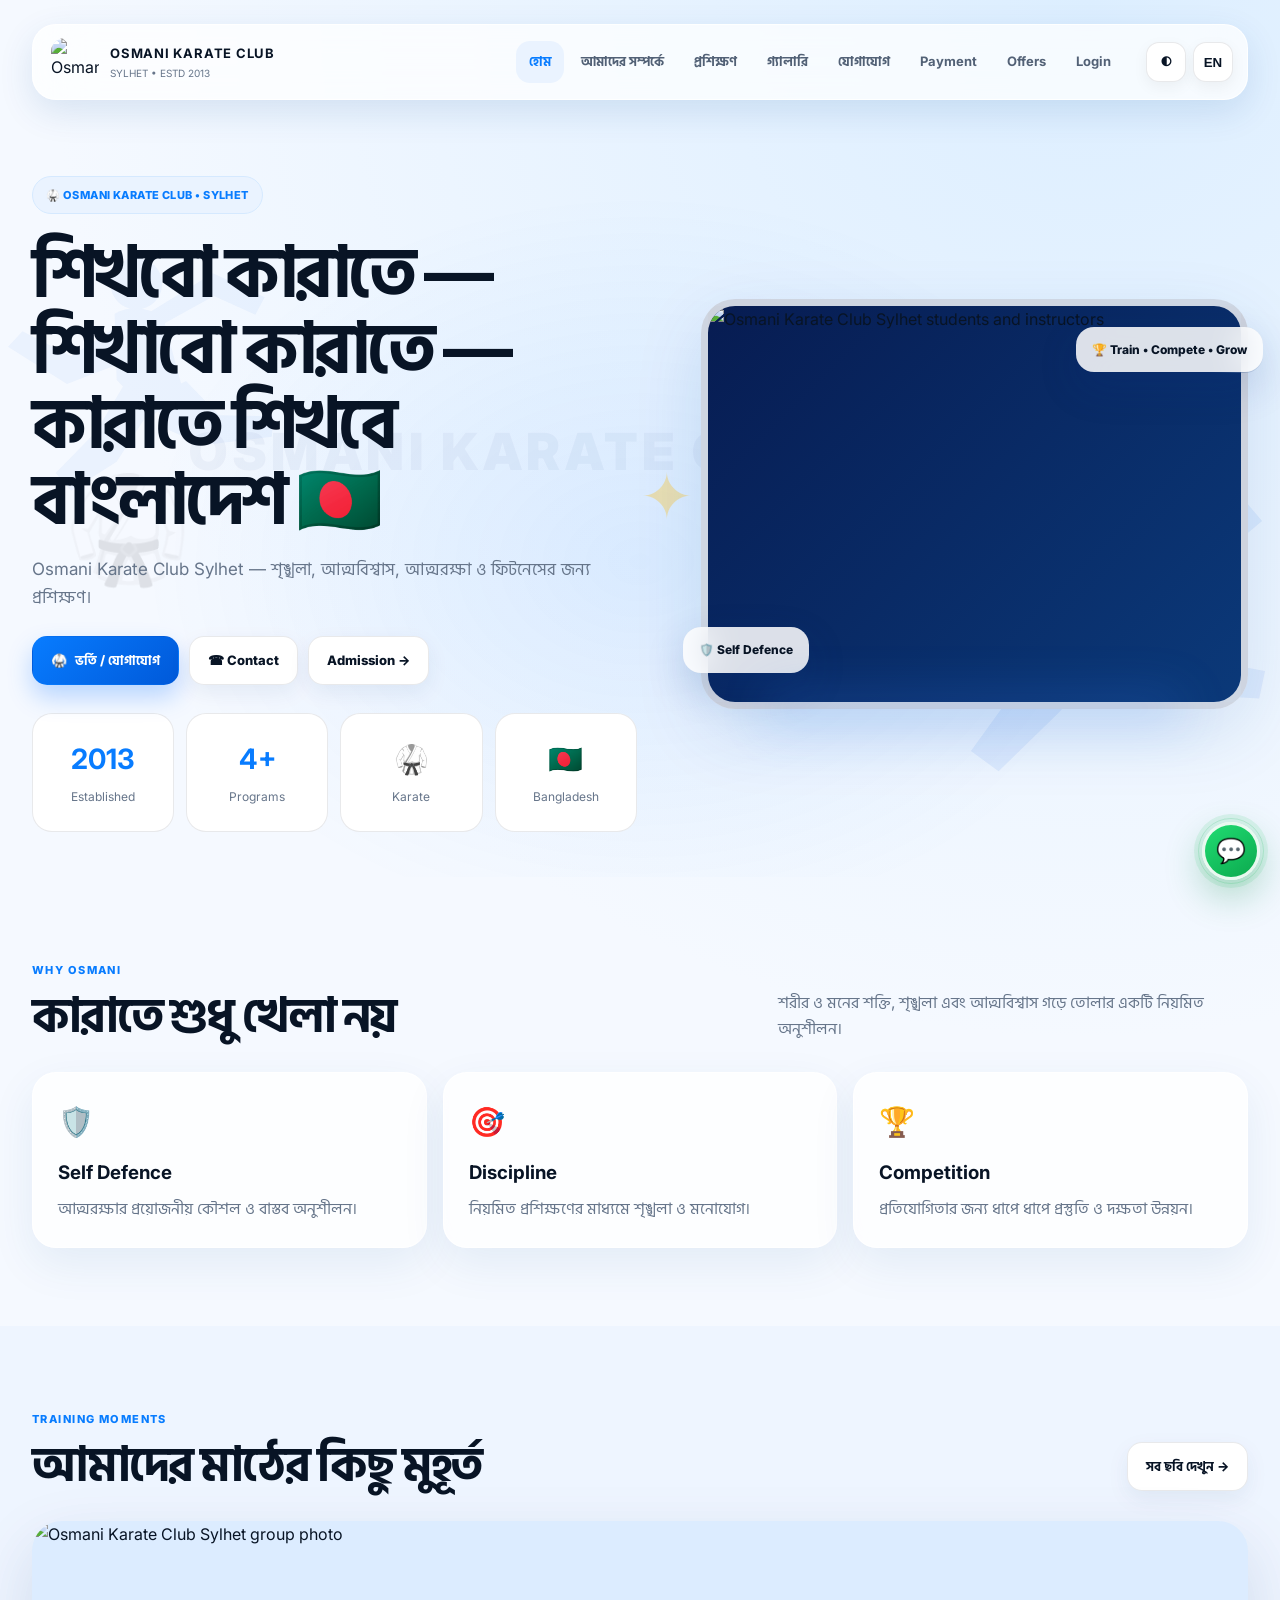
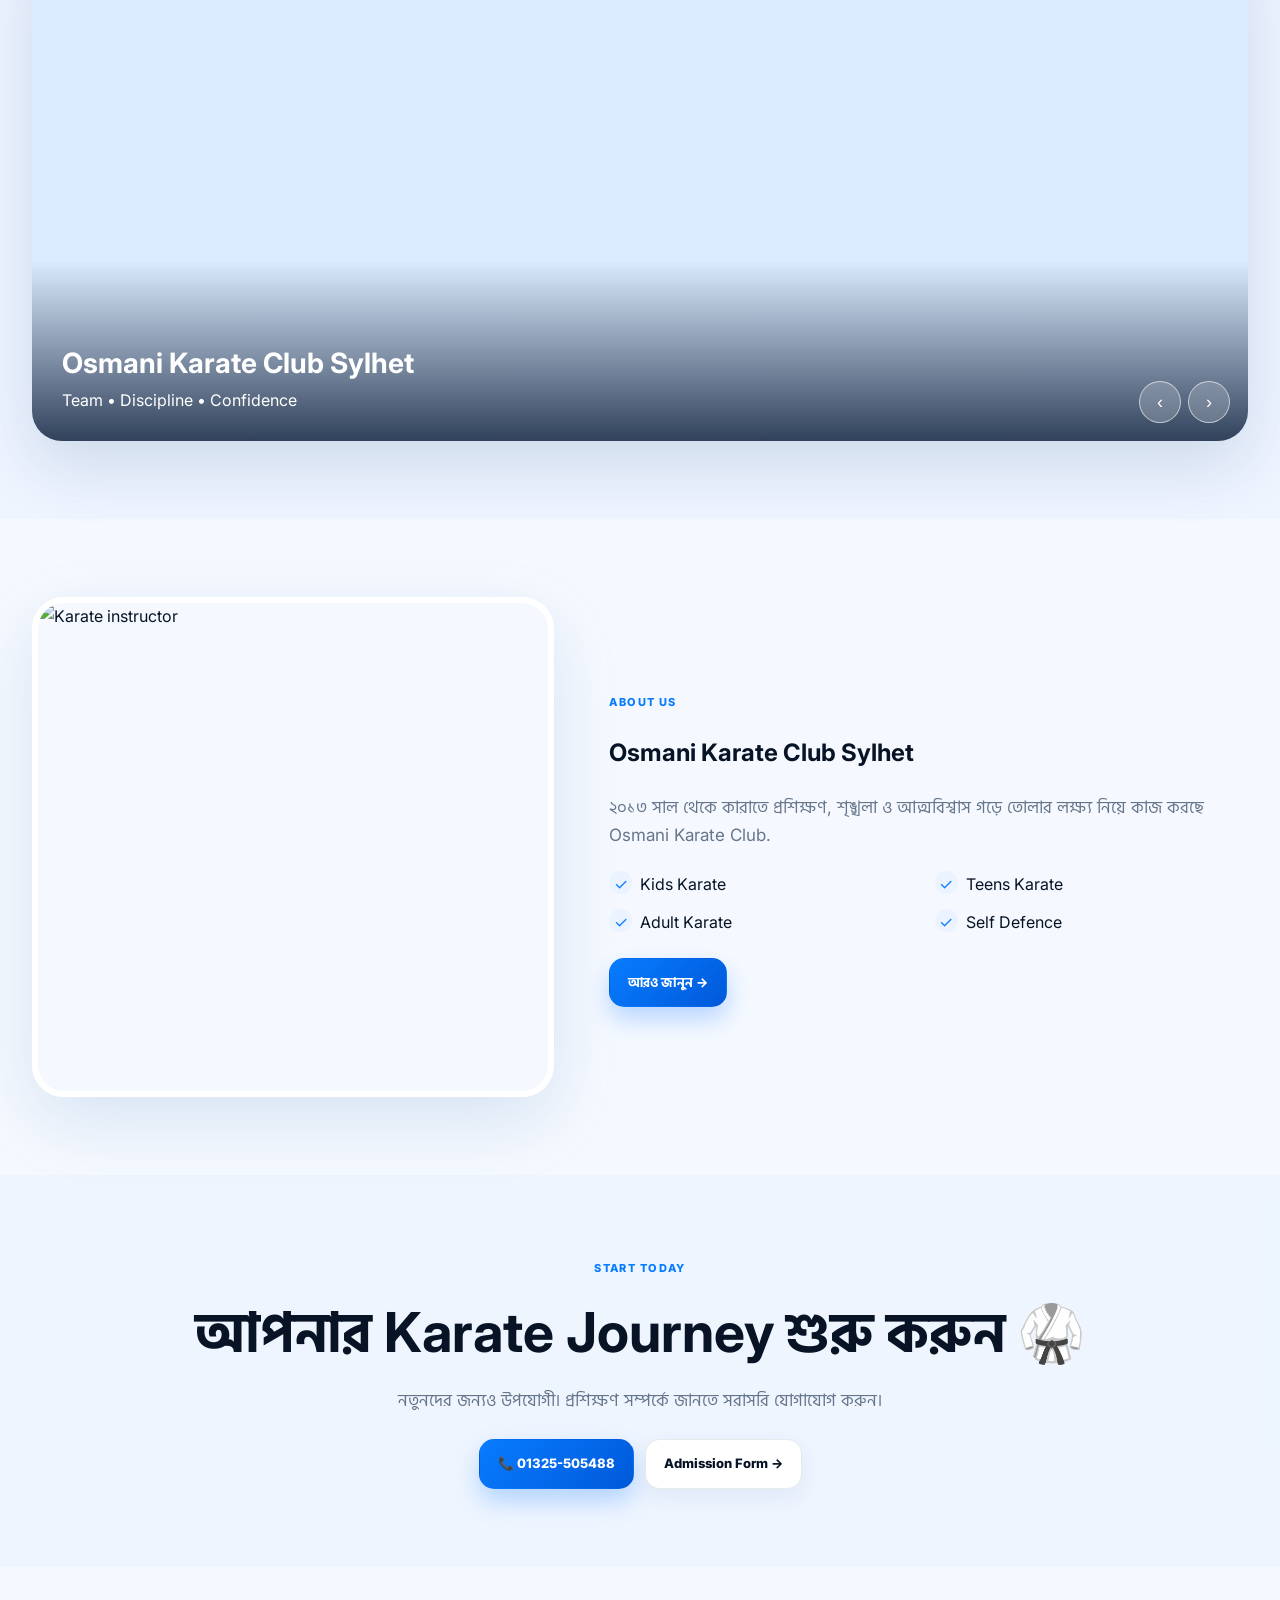
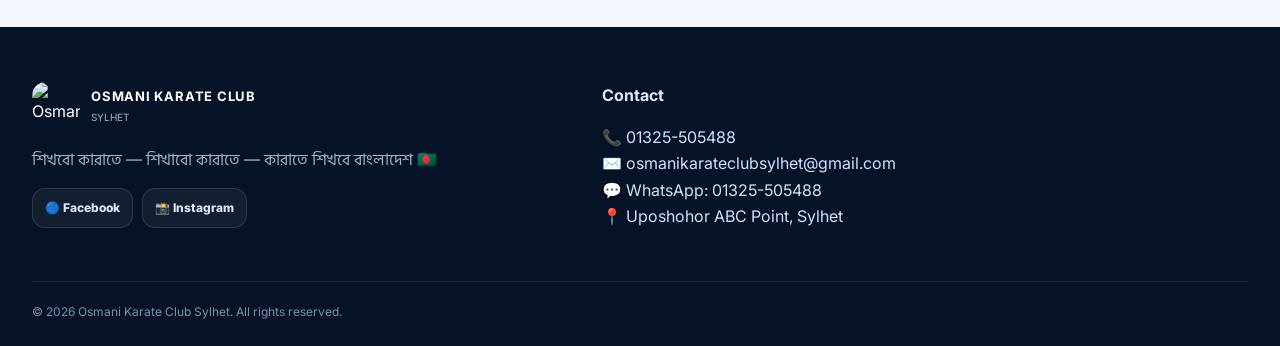
==== commit a69d8e88: "Add files via upload" ====
--- a/index.html
+++ b/index.html
@@ -1,5 +1,5 @@
 <!doctype html><html lang="bn"><head><meta charset="utf-8"><meta name="viewport" content="width=device-width,initial-scale=1"><meta name="theme-color" content="#087cff"><title>Osmani Karate Club Sylhet | Karate Training & Self Defence</title><link rel="stylesheet" href="style.css"><meta name="description" content="Official website of Osmani Karate Club Sylhet. Karate training, self defence, fitness, competitions, events, gallery, admission and contact information in Sylhet, Bangladesh."><meta name="keywords" content="Osmani Karate Club Sylhet, karate club Sylhet, karate training Sylhet, karate classes Sylhet, self defence Sylhet, martial arts Sylhet, karate Bangladesh, kids karate Sylhet, adult karate Sylhet"><meta name="robots" content="index, follow, max-image-preview:large"><meta name="author" content="Osmani Karate Club Sylhet"><meta property="og:type" content="website"><meta property="og:site_name" content="Osmani Karate Club Sylhet"><meta property="og:title" content="Osmani Karate Club Sylhet | Karate Training & Self Defence"><meta property="og:description" content="Official website of Osmani Karate Club Sylhet. Karate training, self defence, fitness, competitions, events, gallery, admission and contact information in Sylhet, Bangladesh."><meta property="og:url" content="https://osmanikarateclub.vercel.app/"><meta property="og:image" content="https://osmanikarateclub.vercel.app/images/logo.png"><meta name="twitter:card" content="summary_large_image"><meta name="twitter:title" content="Osmani Karate Club Sylhet | Karate Training & Self Defence"><meta name="twitter:description" content="Official website of Osmani Karate Club Sylhet. Karate training, self defence, fitness, competitions, events, gallery, admission and contact information in Sylhet, Bangladesh."><link rel="canonical" href="https://osmanikarateclub.vercel.app/"><script type="application/ld+json">{"@context":"https://schema.org","@type":"SportsActivityLocation","name":"Osmani Karate Club Sylhet","description":"Official website of Osmani Karate Club Sylhet. Karate training, self defence, fitness, competitions, events, gallery, admission and contact information in Sylhet, Bangladesh.","url":"https://osmanikarateclub.vercel.app/","telephone":"+8801407054906","image":"https://osmanikarateclub.vercel.app/images/logo.png","address":{"@type":"PostalAddress","streetAddress":"Uposhohor ABC Point, House No. 23, 2nd Floor, Opposite Building from Fulcoli","addressLocality":"Sylhet","addressCountry":"BD"},"sameAs":["https://www.facebook.com/p/Osmani-Karate-Club-Sylhet-61551692627873/","https://www.instagram.com/okc.sylhet/"]}</script></head><body>
-<div class="nav-wrap"><div class="container nav"><a class="brand" href="index.html"><img src="images/logo.png" alt="Osmani Karate Club logo"><span><b>OSMANI KARATE CLUB</b><small>SYLHET • ESTD 2013</small></span></a><nav><a class="active" href="index.html" data-key="home">হোম</a><a href="about.html" data-key="about">আমাদের সম্পর্কে</a><a href="training.html" data-key="training">প্রশিক্ষণ</a><a href="gallery.html" data-key="gallery">গ্যালারি</a><a href="contact.html" data-key="contact">যোগাযোগ</a><a href="payment.html">Payment</a><a href="portal.html">Login</a></nav><div class="actions"><button class="pill" id="theme">◐</button><button class="pill" id="lang">EN</button><button class="pill mobile-menu">☰</button></div></div></div>
+<div class="nav-wrap"><div class="container nav"><a class="brand" href="index.html"><img src="images/logo.png" alt="Osmani Karate Club logo"><span><b>OSMANI KARATE CLUB</b><small>SYLHET • ESTD 2013</small></span></a><nav><a class="active" href="index.html" data-key="home">হোম</a><a href="about.html" data-key="about">আমাদের সম্পর্কে</a><a href="training.html" data-key="training">প্রশিক্ষণ</a><a href="gallery.html" data-key="gallery">গ্যালারি</a><a href="contact.html" data-key="contact">যোগাযোগ</a><a href="payment.html">Payment</a><a href="offers.html">Offers</a><a href="portal.html">Login</a></nav><div class="actions"><button class="pill" id="theme">◐</button><button class="pill" id="lang">EN</button><button class="pill mobile-menu">☰</button></div></div></div>
 <main><section class="hero"><div class="karate-bg-animation" aria-hidden="true"><span class="fighter fighter-left">🥋</span><span class="fight-flash">✦</span><span class="fighter fighter-right">🥋</span><span class="club-watermark">OSMANI KARATE CLUB SYLHET</span></div><div class="container hero-grid"><div class="reveal"><span class="badge">🥋 OSMANI KARATE CLUB • SYLHET</span><h1 data-key="title" data-cms-key="home_banner.title">শিখবো কারাতে — শিখাবো কারাতে — কারাতে শিখবে বাংলাদেশ 🇧🇩</h1><p class="lead" data-key="desc" data-cms-key="home_banner.subtitle">Osmani Karate Club Sylhet — শৃঙ্খলা, আত্মবিশ্বাস, আত্মরক্ষা ও ফিটনেসের জন্য প্রশিক্ষণ।</p><div class="cta hero-actions"><a class="btn primary shine" href="contact.html">🥋 <span data-key="join">Join Now</span></a><a class="btn" href="contact.html">☎ Contact</a><a class="btn admission-btn" href="contact.html">Admission →</a></div><div class="stats"><div class="stat"><strong>2013</strong><span>Established</span></div><div class="stat"><strong>4+</strong><span>Programs</span></div><div class="stat"><strong>🥋</strong><span>Karate</span></div><div class="stat"><strong>🇧🇩</strong><span>Bangladesh</span></div></div></div><div class="hero-img reveal"><img src="images/home-club-group.jpg" alt="Osmani Karate Club Sylhet students and instructors"><div class="floating float-a">🛡️ Self Defence</div><div class="floating float-b">🏆 Train • Compete • Grow</div></div></div></section>
 
 <section class="section"><div class="container"><div class="section-head reveal"><div><div class="eyebrow">WHY OSMANI</div><h2>কারাতে শুধু খেলা নয়</h2></div><p>শরীর ও মনের শক্তি, শৃঙ্খলা এবং আত্মবিশ্বাস গড়ে তোলার একটি নিয়মিত অনুশীলন।</p></div><div class="cards"><div class="card reveal"><div class="icon">🛡️</div><h3>Self Defence</h3><p>আত্মরক্ষার প্রয়োজনীয় কৌশল ও বাস্তব অনুশীলন।</p></div><div class="card reveal"><div class="icon">🎯</div><h3>Discipline</h3><p>নিয়মিত প্রশিক্ষণের মাধ্যমে শৃঙ্খলা ও মনোযোগ।</p></div><div class="card reveal"><div class="icon">🏆</div><h3>Competition</h3><p>প্রতিযোগিতার জন্য ধাপে ধাপে প্রস্তুতি ও দক্ষতা উন্নয়ন।</p></div></div></div></section>
